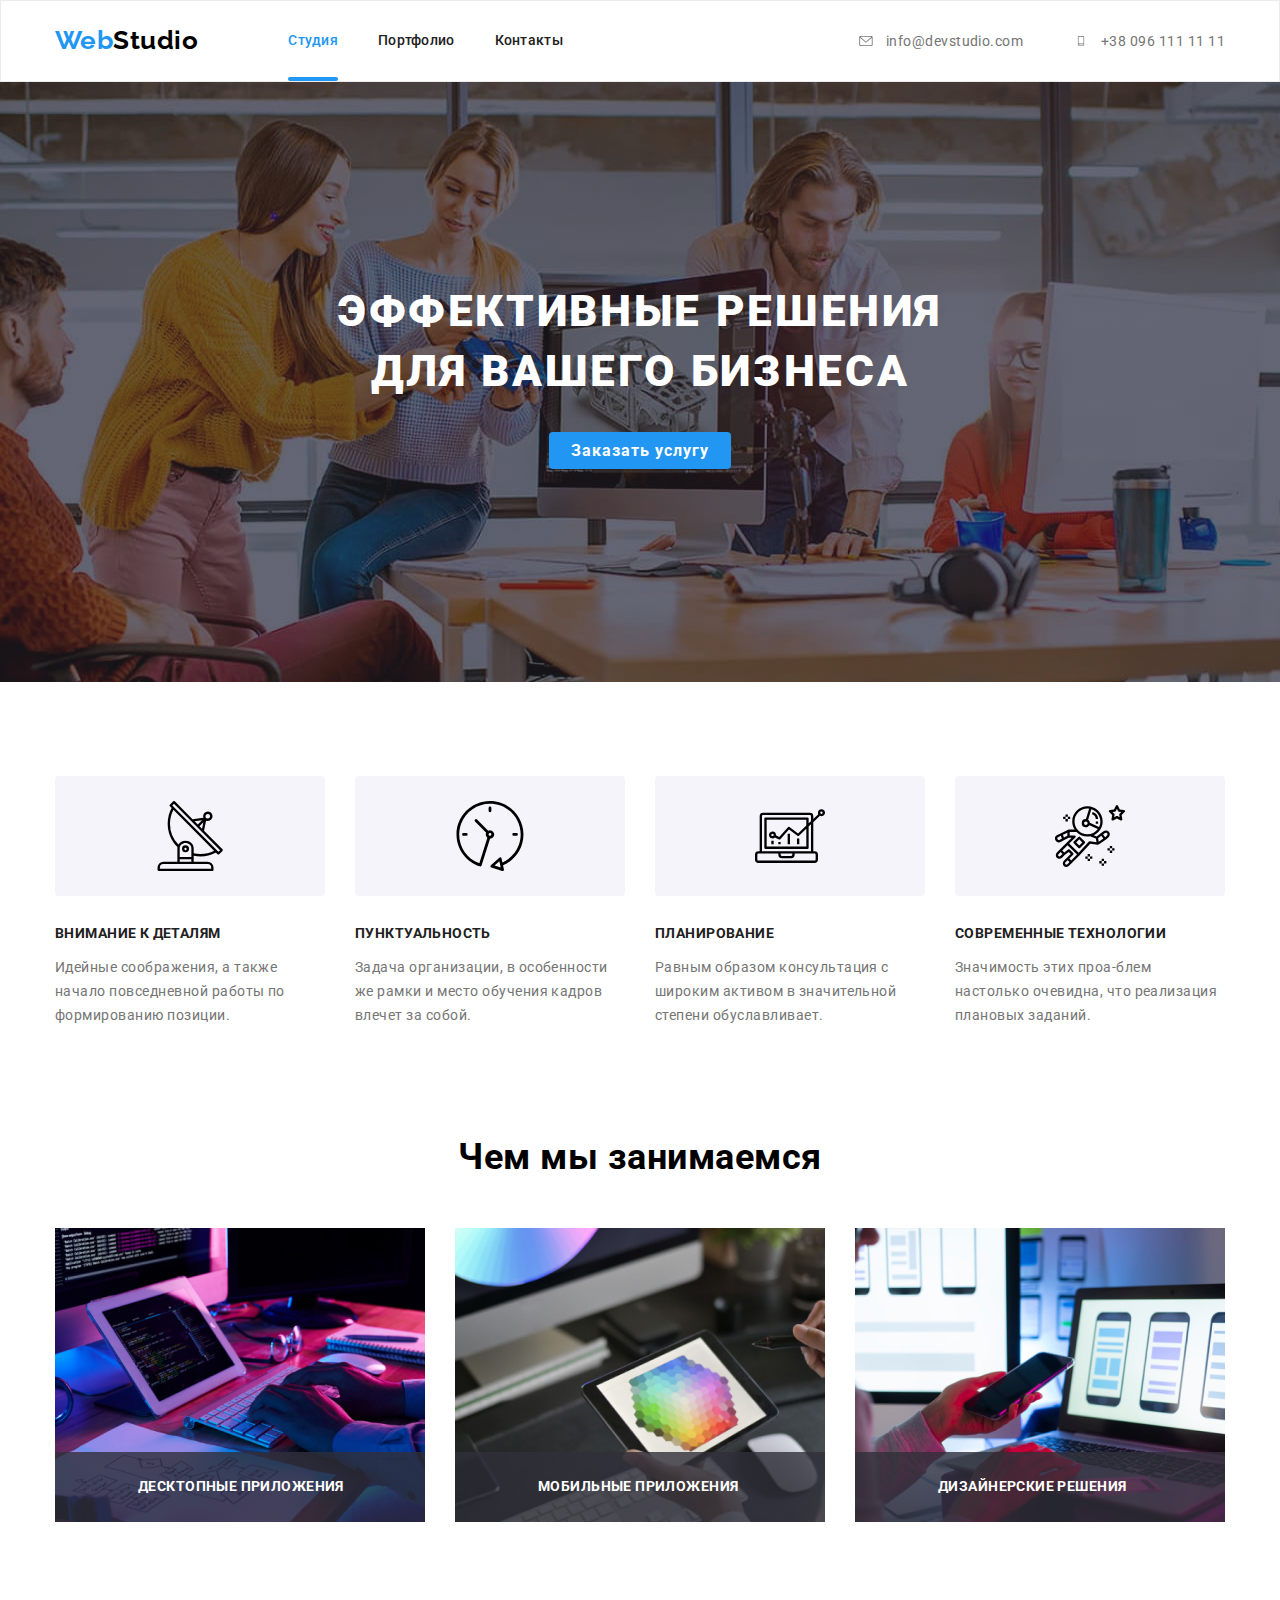
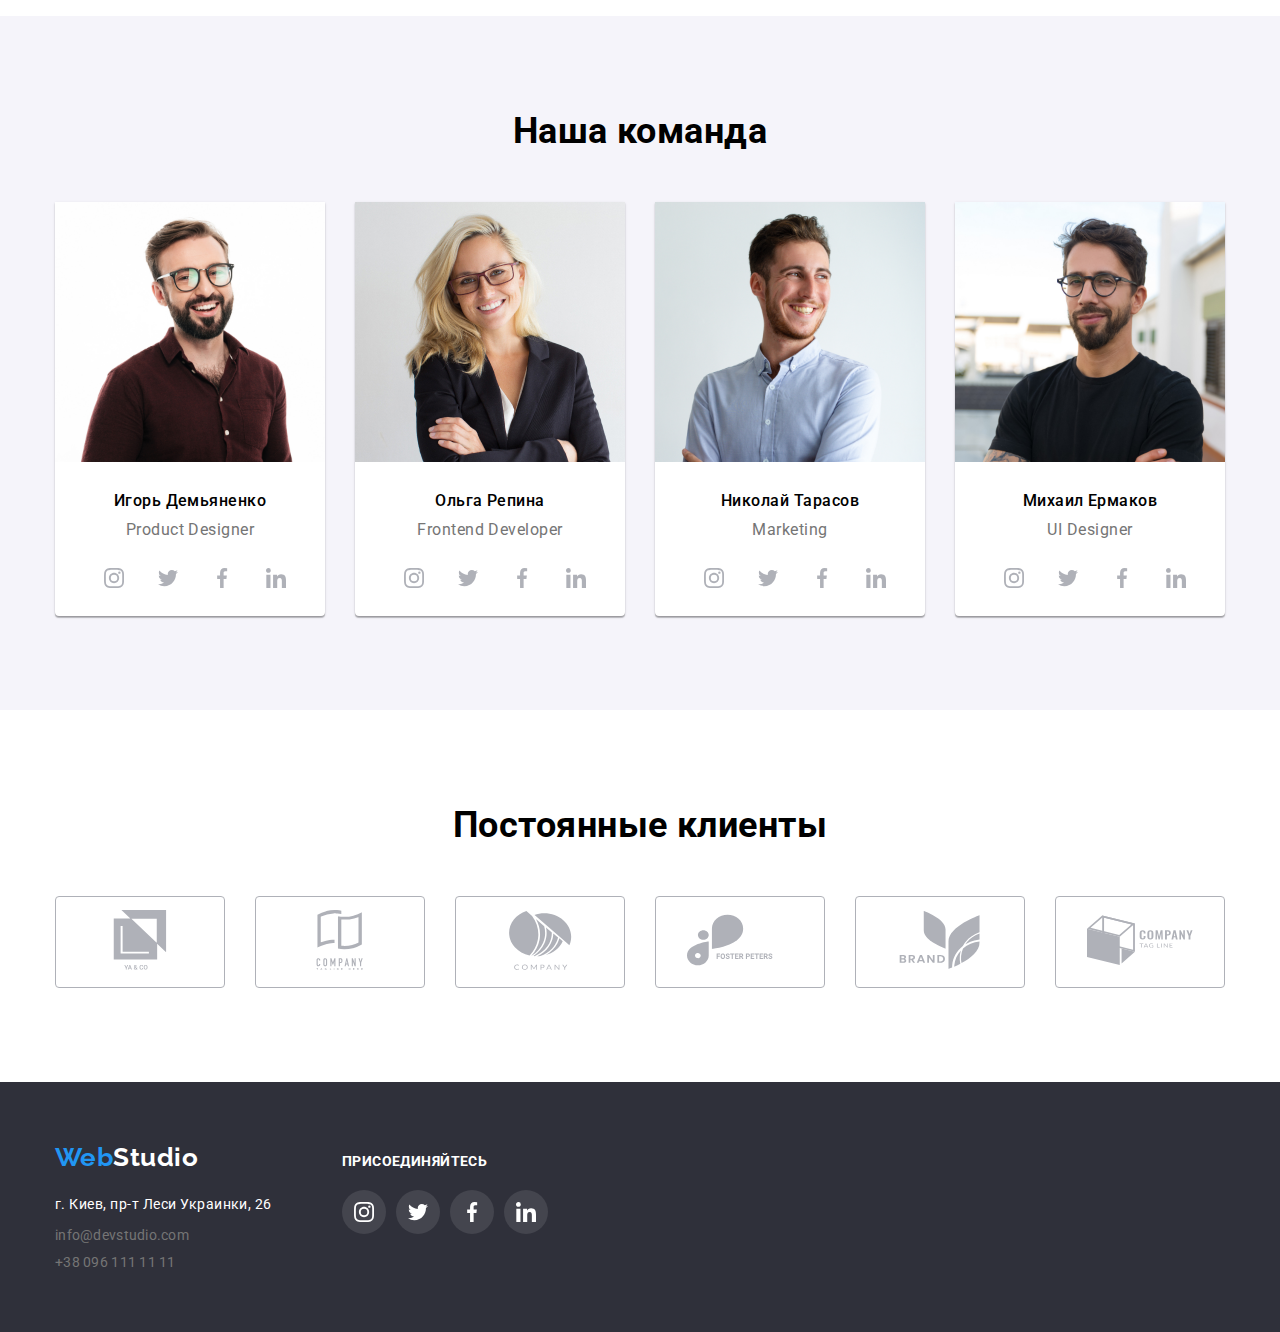
==== index.html @ f6f820dd "ok" ====
<!DOCTYPE html>
<html lang="en">
  <head>
    <meta charset="UTF-8" />
    <meta http-equiv="X-UA-Compatible" content="IE=edge" />
    <meta name="viewport" content="width=device-width, initial-scale=1.0" />
    <title>Main</title>
    <link
      href="https://fonts.googleapis.com/css2?family=Raleway:wght@700&family=Roboto:wght@400;500;700;900&display=swap"
      rel="stylesheet"
    />
    <link
      rel="stylesheet"
      href="https://cdnjs.cloudflare.com/ajax/libs/modern-normalize/1.0.0/modern-normalize.min.css"
    />
    <link rel="stylesheet" href="./css/styles.css" />
  </head>
  <body>
    <header>
      <div class="container main-nav">
        <a href="#" class="logo"><span class="par-logo">Web</span>Studio</a>
        <nav>
          <ul class="site-nav list">
            <li class="item">
              <a href="#" class="link current">Cтудия</a>
            </li>
            <li class="item">
              <a href="./portfolio.html" class="link">Портфолио</a>
            </li>
            <li class="item">
              <a href="#" class="link">Контакты</a>
            </li>
          </ul>
        </nav>
        <ul class="contacts">
          <li class="item">
            <a href="info@devstudio.com" class="link-head">
              <svg class="cont-icons" width="16" height="12">
                <use
                  href="./images/icons.svg/symbol-defs-opt.svg#icon-envelope-hover"
                ></use>
              </svg>
              info@devstudio.com
            </a>
          </li>
          <li class="item">
            <a href="tel:+380961111111" class="link-head"
              ><svg class="cont-icons" width="16" height="12">
                <use
                  href="./images/icons.svg/symbol-defs-opt.svg#icon-smartphone"
                ></use>
              </svg>
              +38 096 111 11 11
            </a>
          </li>
        </ul>
      </div>
    </header>
    <main>
      <section class="main-pages">
        <div class="overlay">
          <div class="container">
            <h1 class="title">Эффективные решения для вашего бизнеса</h1>
            <button class="button" type="button" data-modal-open>
              Заказать услугу
            </button>
          </div>
        </div>
      </section>
      <section class="feature-list">
        <div class="container">
          <ul class="dignity">
            <li class="link">
              <div class="cont-icon-dignity">
                <svg class="icon" width="70" height="70">
                  <use
                    href="./images/icons.svg/symbol-defs-opt.svg#icon--"
                  ></use>
                </svg>
              </div>
              <h3 class="title">Внимание к деталям</h3>
              <p class="subtitle">
                Идейные соображения, а также начало повседневной работы по
                формированию позиции.
              </p>
            </li>
            <li class="link">
              <div class="cont-icon-dignity">
                <svg class="svg-v-svg" width="70" height="70">
                  <use
                    href="./images/icons.svg/symbol-defs-opt.svg#icon---"
                  ></use>
                </svg>
              </div>
              <h3 class="title">Пунктуальность</h3>
              <p class="subtitle">
                Задача организации, в особенности же рамки и место обучения
                кадров влечет за собой.
              </p>
            </li>
            <li class="link">
              <div class="cont-icon-dignity">
                <svg class="icon" width="70" height="70">
                  <use
                    href="./images/icons.svg/symbol-defs-opt.svg#icon-untitled"
                  ></use>
                </svg>
              </div>
              <h3 class="title">Планирование</h3>
              <p class="subtitle">
                Равным образом консультация с широким активом в значительной
                степени обуславливает.
              </p>
            </li>
            <li class="link">
              <div class="cont-icon-dignity">
                <svg class="icon" width="70" height="70">
                  <use
                    href="./images/icons.svg/symbol-defs-opt.svg#icon--1"
                  ></use>
                </svg>
              </div>
              <h3 class="title">Современные технологии</h3>
              <p class="subtitle">
                Значимость этих проa-блем настолько очевидна, что реализация
                плановых заданий.
              </p>
            </li>
          </ul>
        </div>
      </section>
      <section class="activity">
        <div class="container">
          <h2 class="title">Чем мы занимаемся</h2>
          <ul class="act-img">
            <li class="link">
              <a href="#" class="img">
                <div class="img-discription">
                  <img
                    src="./images/main-pages/creative-artist.jpg"
                    alt="creative-artist"
                  />
                  <p class="img-text">Десктопные приложения</p>
                </div>
              </a>
            </li>
            <li class="link">
              <a href="#" class="img">
                <div class="img-discription">
                  <img
                    src="./images/main-pages/designers.jpg"
                    alt="designers"
                  />
                  <p class="img-text">Мобильные приложения</p>
                </div>
              </a>
            </li>
            <li class="link">
              <a href="#" class="img">
                <div class="img-discription">
                  <img
                    src="./images/main-pages/image-programer.jpg"
                    alt="image-programer"
                  />
                  <p class="img-text">Дизайнерские решения</p>
                </div>
              </a>
            </li>
          </ul>
        </div>
      </section>
      <section class="team">
        <div class="container">
          <h2 class="title">Наша команда</h2>
          <ul class="discription">
            <li class="link">
              <a href="#"
                ><img
                  src="./images/main-pages/Igor.jpg"
                  width="270"
                  height="260"
                  alt="per"
              /></a>
              <h4 class="name">Игорь Демьяненко</h4>
              <p class="desc">Product Designer</p>
              <ul>
                <li>
                  <a href="#" class="social-net-link">
                    <svg class="icon-link" width="20" height="20">
                      <use
                        href="./images/icons.svg/symbol-defs-opt.svg#icon-instagram-2"
                      ></use>
                    </svg>
                  </a>
                </li>
                <li>
                  <a href="#" class="social-net-link">
                    <svg class="icon-link" width="20" height="20">
                      <use
                        href="./images/icons.svg/symbol-defs-opt.svg#icon-twitter-1"
                      ></use>
                    </svg>
                  </a>
                </li>
                <li>
                  <a href="#" class="social-net-link">
                    <svg class="icon-link" width="20" height="20">
                      <use
                        href="./images/icons.svg/symbol-defs-opt.svg#icon-facebook-1"
                      ></use>
                    </svg>
                  </a>
                </li>
                <li>
                  <a href="#" class="social-net-link">
                    <svg class="icon-link" width="20" height="20">
                      <use
                        href="./images/icons.svg/symbol-defs-opt.svg#icon-linkedin-1"
                      ></use>
                    </svg>
                  </a>
                </li>
              </ul>
            </li>
            <li class="link">
              <a href="#"
                ><img
                  src="./images/main-pages/Olga.jpg"
                  width="270"
                  height="260"
                  alt="per"
              /></a>
              <h4 class="name">Ольга Репина</h4>
              <p class="desc">Frontend Developer</p>
              <ul>
                <li>
                  <a href="#" class="social-net-link">
                    <svg class="icon-link" width="20" height="20">
                      <use
                        href="./images/icons.svg/symbol-defs-opt.svg#icon-instagram-2"
                      ></use></svg
                  ></a>
                </li>
                <li class="social-net-link">
                  <svg class="icon-link" width="20" height="20">
                    <use
                      href="./images/icons.svg/symbol-defs-opt.svg#icon-twitter-1"
                    ></use>
                  </svg>
                </li>
                <li class="social-net-link">
                  <svg class="icon-link" width="20" height="20">
                    <use
                      href="./images/icons.svg/symbol-defs-opt.svg#icon-facebook-1"
                    ></use>
                  </svg>
                </li>
                <li class="social-net-link">
                  <svg class="icon-link" width="20" height="20">
                    <use
                      href="./images/icons.svg/symbol-defs-opt.svg#icon-linkedin-1"
                    ></use>
                  </svg>
                </li>
              </ul>
            </li>
            <li class="link">
              <a href="#"
                ><img
                  src="./images/main-pages/Nikolay.jpg"
                  width="270"
                  height="260"
                  alt="per"
              /></a>
              <h4 class="name">Николай Тарасов</h4>
              <p class="desc">Marketing</p>
              <ul>
                <li>
                  <a href="#" class="social-net-link">
                    <svg class="icon-link" width="20" height="20">
                      <use
                        href="./images/icons.svg/symbol-defs-opt.svg#icon-instagram-2"
                      ></use>
                    </svg>
                  </a>
                </li>
                <li class="social-net-link">
                  <svg class="icon-link" width="20" height="20">
                    <use
                      href="./images/icons.svg/symbol-defs-opt.svg#icon-twitter-1"
                    ></use>
                  </svg>
                </li>
                <li class="social-net-link">
                  <svg class="icon-link" width="20" height="20">
                    <use
                      href="./images/icons.svg/symbol-defs-opt.svg#icon-facebook-1"
                    ></use>
                  </svg>
                </li>
                <li class="social-net-link">
                  <svg class="icon-link" width="20" height="20">
                    <use
                      href="./images/icons.svg/symbol-defs-opt.svg#icon-linkedin-1"
                    ></use>
                  </svg>
                </li>
              </ul>
            </li>
            <li class="link">
              <a href="#"
                ><img
                  src="./images/main-pages/Michael.jpg"
                  width="270"
                  height="260"
                  alt="per"
              /></a>
              <h4 class="name">Михаил Ермаков</h4>
              <p class="desc">UI Designer</p>
              <ul>
                <li>
                  <a href="#" class="social-net-link">
                    <svg class="icon-link" width="20" height="20">
                      <use
                        href="./images/icons.svg/symbol-defs-opt.svg#icon-instagram-2"
                      ></use>
                    </svg>
                  </a>
                </li>
                <li class="social-net-link">
                  <svg class="icon-link" width="20" height="20">
                    <use
                      href="./images/icons.svg/symbol-defs-opt.svg#icon-twitter-1"
                    ></use>
                  </svg>
                </li>
                <li class="social-net-link">
                  <svg class="icon-link" width="20" height="20">
                    <use
                      href="./images/icons.svg/symbol-defs-opt.svg#icon-facebook-1"
                    ></use>
                  </svg>
                </li>
                <li class="social-net-link">
                  <svg class="icon-link" width="20" height="20">
                    <use
                      href="./images/icons.svg/symbol-defs-opt.svg#icon-linkedin-1"
                    ></use>
                  </svg>
                </li>
              </ul>
            </li>
          </ul>
        </div>
      </section>
      <section class="client">
        <div class="container">
          <h2 class="title">Постоянные клиенты</h2>
          <ul class="client-icon">
            <li class="border">
              <a href="#" class="border-link">
                <svg class="icon-client" width="106" height="60" fill="#AFB1B8">
                  <use
                    href="./images/icons.svg/symbol-defs-opt.svg#icon-YACO"
                  ></use>
                </svg>
              </a>
            </li>
            <li class="border">
              <a href="#" class="border-link">
                <svg class="icon-client" width="106" height="60" fill="#AFB1B8">
                  <use
                    href="./images/icons.svg/symbol-defs-opt.svg#icon-company-tagline-here"
                  ></use>
                </svg>
              </a>
            </li>
            <li class="border">
              <a href="#" class="border-link">
                <svg class="icon-client" width="106" height="60" fill="#AFB1B8">
                  <use
                    href="./images/icons.svg/symbol-defs-opt.svg#icon-company"
                  ></use>
                </svg>
              </a>
            </li>
            <li class="border">
              <a href="#" class="border-link">
                <svg class="icon-client" width="106" height="60" fill="#AFB1B8">
                  <use
                    href="./images/icons.svg/symbol-defs-opt.svg#icon-foster-peters"
                  ></use>
                </svg>
              </a>
            </li>
            <li class="border">
              <a href="#" class="border-link">
                <svg class="icon-client" width="106" height="60" fill="#AFB1B8">
                  <use
                    href="./images/icons.svg/symbol-defs-opt.svg#icon-brand"
                  ></use>
                </svg>
              </a>
            </li>
            <li class="border">
              <a href="#" class="border-link">
                <svg class="icon-client" width="106" height="60" fill="#AFB1B8">
                  <use
                    href="./images/icons.svg/symbol-defs-opt.svg#icon-company-tag-line"
                  ></use>
                </svg>
              </a>
            </li>
          </ul>
        </div>
      </section>
    </main>
    <footer>
      <div class="container">
        <div class="data">
          <a href="#" class="logo"
            ><span class="par-logo">Web</span><span class="Std">Studio</span>
          </a>
          <p class="subtitle">г. Киев, пр-т Леси Украинки, 26</p>
          <ul class="contact">
            <li>
              <a href="#" class="link">info@devstudio.com</a>
            </li>
            <li>
              <a href="tel:+380961111111" class="link">+38 096 111 11 11</a>
            </li>
          </ul>
        </div>
        <div class="join">
          <h3 class="subscribe">Присоединяйтесь</h3>
          <ul>
            <li class="join-button">
              <svg class="icon-join" width="20" height="20">
                <use
                  href="./images/icons.svg/symbol-defs-opt.svg#icon-instagram-2"
                ></use>
              </svg>
            </li>
            <li class="join-button">
              <svg class="icon-join" width="20" height="20">
                <use
                  href="./images/icons.svg/symbol-defs-opt.svg#icon-twitter-1"
                ></use>
              </svg>
            </li>
            <li class="join-button">
              <svg class="icon-join" width="20" height="20">
                <use
                  href="./images/icons.svg/symbol-defs-opt.svg#icon-facebook-1"
                ></use>
              </svg>
            </li>
            <li class="join-button">
              <svg class="icon-join" width="20" height="20">
                <use
                  href="./images/icons.svg/symbol-defs-opt.svg#icon-linkedin-1"
                ></use>
              </svg>
            </li>
          </ul>
        </div>
      </div>
    </footer>
    <div class="backdrop is-hidden" data-modal>
      <div class="modal">
        <div class="close" data-modal-close></div>
      </div>
    </div>
    <script>
      (() => {
        const refs = {
          openModalBtn: document.querySelector("[data-modal-open]"),
          closeModalBtn: document.querySelector("[data-modal-close]"),
          modal: document.querySelector("[data-modal]"),
        };

        refs.openModalBtn.addEventListener("click", toggleModal);
        refs.closeModalBtn.addEventListener("click", toggleModal);

        function toggleModal() {
          refs.modal.classList.toggle("is-hidden");
        }
      })();
    </script>
  </body>
</html>
---- css/styles.css ----
/* Cтили для index.html */
:root {
  --primary-text-color: #212121;
  --primary-blue-color: #2196f3;
  --primary-white-color: #ffffff;
  --primary-grey-color: #757575;
  --primary-black-color: #000000;
  --primary-button-color: #f5f4fa;
  --primary-bcg-color: #2f303a;
  --time-function: cubic-bezier(0.4, 0, 0.2, 1);
}
svg:not(:root) {
  overflow: hidden;
}
ul {
  padding: 0;
  margin: 0;
  list-style: none;
}
a {
  text-decoration: none;
}
h1,
h2,
h3,
h4,
h5,
h6 p {
  padding: 0;
  margin: 0;
}
body {
  font-family: Roboto;
  letter-spacing: 0.03em;
  font-weight: normal;
}
img {
  display: block;
  width: 100%;
  height: auto;
}
header {
  border: 1px solid #ececec;
  padding: 0;
}
.container {
  width: 1200px;
  padding-left: 15px;
  padding-right: 15px;
  margin-left: auto;
  margin-right: auto;
}
.main-nav {
  display: flex;
  align-items: center;
}
.par-logo {
  color: var(--primary-blue-color);
}
.logo {
  color: var(--primary-black-color);
  font-weight: bold;
  font-family: Raleway;
  font-size: 26px;
  line-height: 1.2;
}
.logo:focus {
  color: var(--primary-blue-color);
}
.site-nav li + li {
  margin-left: 40px;
}
.site-nav {
  display: flex;
  margin-left: 90px;
}
.site-nav .link {
  display: block;
  color: var(--primary-text-color);
  letter-spacing: 0.02em;
  font-size: 14px;
  line-height: 1.14;
  font-weight: 500;
  transition: color 250ms var(--time-function);
  padding-bottom: 32px;
  padding-top: 32px;
}
.site-nav .link:hover,
.site-nav .link:focus {
  color: var(--primary-blue-color);
}
.site-nav .link.current {
  color: var(--primary-blue-color);
  position: relative;
}
.site-nav .link.current::after {
  content: "";
  position: absolute;
  bottom: 0;
  left: 0;
  height: 4px;
  width: 100%;
  background: #2196f3;
  border-radius: 2px;
  display: block;
}
.contacts {
  display: flex;
  margin-left: auto;
}
.contacts .item + .item {
  margin-left: 50px;
}
.contacts .link-head {
  transition: color 250ms var(--time-function), fill 250ms var(--time-function);
}
.contacts .link-head:focus,
.contacts .link-head:hover {
  color: var(--primary-blue-color);
  fill: var(--primary-blue-color);
}
.link-head {
  display: block;
}
.contact {
  flex-direction: column;
}
.contact .link:hover,
.contact .link:focus {
  color: var(--primary-blue-color);
  transition: color 250ms var(--time-function);
}
.contact .link {
  color: var(--primary-grey-color);
  letter-spacing: 0.02em;
  font-size: 14px;
  line-height: 1.14;
}
.contacts .item {
  white-space: nowrap;
}
.contacts .link-head {
  color: var(--primary-grey-color);
  font-size: 14px;
  fill: var(--primary-grey-color);
  position: relative;
}
.main-pages {
  text-align: center;
}
.overlay {
  height: 600px;
  max-width: 1600px;
  background-image: linear-gradient(
      to right,
      rgba(47, 48, 58, 0.4),
      rgba(47, 48, 58, 0.4)
    ),
    url(../images/main-pages/bcg\ img.jpg);
  margin-left: auto;
  margin-right: auto;
  background-size: cover;
  background-position: center;
  background-repeat: no-repeat;
}
.main-pages .container {
  padding: 200px;
}
.main-pages .title {
  color: var(--primary-white-color);
  letter-spacing: 0.06em;
  font-size: 44px;
  line-height: 1.36;
  font-weight: 900;
  text-transform: uppercase;
  margin-bottom: 30px;
  width: 696px;
  margin-left: auto;
  margin-right: auto;
}
.img-discription {
  position: relative;
}
.img-discription::before {
  content: "";
  width: 370px;
  height: 70px;
  position: absolute;
  margin: 0;
  padding: 0;
  bottom: 0;
  right: 0;
  background: rgba(47, 48, 58, 0.8);
}

.img-text {
  font-weight: bold;
  font-size: 14px;
  line-height: 1.14;
  text-align: center;
  letter-spacing: 0.03em;
  text-transform: uppercase;
  color: var(--primary-white-color);
  margin: 0;
  padding: 0;
  position: absolute;
  bottom: 27px;
  left: 83px;
}
.button {
  color: var(--primary-white-color);
  background-color: var(--primary-blue-color);
  font-size: 16px;
  line-height: 1.6;
  letter-spacing: 0.06em;
  font-weight: bold;

  cursor: pointer;
  border: transparent;
  border-radius: 4px;
  padding: 6px 22px;

  transition: background-color 250ms var(--time-function),
    color 250ms var(--time-function);
}

.buttons .button:hover,
.buttons .button:focus {
  color: var(--primary-white-color);
  background-color: var(--primary-blue-color);
  box-shadow: 0px 3px 1px rgba(0, 0, 0, 0.1), 0px 1px 2px rgba(0, 0, 0, 0.08),
    0px 2px 2px rgba(0, 0, 0, 0.12);
}
.buttons button {
  background-color: var(--primary-button-color);
  color: var(--primary-text-color);
  border: transparent;
  display: inline-block;
  margin-right: 8px;
}
.button:last-child {
  margin-right: 0;
}
.product-thumb {
  position: relative;
  overflow: hidden;
}

.product-thumb::before {
  content: "";
  width: 100%;
  height: 100%;
  background: rgba(33, 150, 243, 0.9);
  display: inline-block;
  position: absolute;
  z-index: 1;
  transform: translateY(100%);
  transition: transform 250ms var(--time-function);
}

.img:hover .product-thumb::before {
  transform: translateY(0);
}
.modal-text {
  letter-spacing: 0.03em;
  font-size: 18px;
  font-weight: normal;
  line-height: 1.55;
  color: var(--primary-white-color);
  position: absolute;
  z-index: 2;
  top: 63px;
  left: 24px;
  width: 322px;
  height: 168px;
  transform: translate(-50%, -50%);
  margin: 0;
  padding: 0;
  transform: translateY(135%);
  transition: transform 250ms var(--time-function);
}
.img:hover .modal-text {
  transform: translateY(0);
}
.dignity {
  display: flex;
  justify-content: space-between;
}

.feature-list > .container {
  padding-top: 94px;
  padding-bottom: 94px;
}
.feature-list .title {
  color: var(--primary-text-color);
  font-weight: bold;
  line-height: 1.2;
  text-transform: uppercase;
  margin-bottom: 10px;

  white-space: nowrap;
  font-size: 14px;
  line-height: 1.14;
  letter-spacing: 0.03em;
}
.feature-list .subtitle {
  color: var(--primary-grey-color);
  font-size: 14px;
  line-height: 1.71;
  width: 270px;
}
.act-img {
  justify-content: space-between;
  display: flex;
  padding-bottom: 94px;
}
.activity .title,
.team .title,
.client .title {
  font-size: 36px;
  line-height: 1.17;
  text-align: center;
  font-weight: bold;
  margin-bottom: 50px;
  padding-top: 94px;
}
.activity .title {
  padding-top: 0;
}
.di {
  padding-bottom: 30px;
}
.team .container .link {
  display: block;
  text-align: center;
  width: 270px;
  padding-bottom: 16px;
}
.discription .link {
  box-shadow: 0px 1px 3px rgba(0, 0, 0, 0.12), 0px 1px 1px rgba(0, 0, 0, 0.14),
    0px 2px 1px rgba(0, 0, 0, 0.2);
  border-radius: 0px 0px 4px 4px;
  background-color: var(--primary-white-color);
}
.team {
  padding-bottom: 94px;
  background-color: var(--primary-button-color);
}
.team .name {
  font-weight: 500;
  font-size: 16px;
  line-height: 1.18;
  padding-top: 30px;
  padding-bottom: 10px;
  min-width: 109px;
}
.team .desc {
  font-size: 16px;
  line-height: 1.18;
  color: var(--primary-grey-color);
  margin: 0;
  margin-bottom: 16px;
}
.discription {
  display: flex;
  justify-content: space-between;
}
.social-net-link {
  padding-bottom: 30px;
}
.discription ul {
  display: flex;
  justify-content: center;
}
footer .subtitle {
  color: var(--primary-white-color);
  font-size: 14px;
  line-height: 1.7;
  margin-top: 20px;
  margin-bottom: 9px;
}
footer {
  background-color: #2f303a;
}
footer .container {
  padding-top: 60px;
  padding-bottom: 60px;
  align-items: baseline;
}
.Std {
  color: var(--primary-white-color);
}

.items .item-flex:hover {
  box-shadow: 0px 1px 1px rgba(0, 0, 0, 0.12), 0px 4px 4px rgba(0, 0, 0, 0.06),
    1px 4px 6px rgba(0, 0, 0, 0.16);
}
.item-flex .title {
  font-size: 18px;
  line-height: 2;
  font-weight: bold;
  padding: 20px 24px 4px;
}
.item-flex .subtitle {
  color: var(--primary-grey-color);
  font-size: 16px;
  line-height: 1.88;
  padding: 4px 24px 20px;
  margin: 0;
}
.test {
  margin-bottom: 94px;
}
.items {
  display: flex;
  flex-wrap: wrap;
}
.item-flex {
  width: calc((100% - 60px) / 3);
  margin-right: 30px;
  margin-bottom: 30px;
  border: 1px solid #eeeeee;
  box-sizing: border-box;
  cursor: pointer;
  transition: box-shadow 250ms var(--time-function);
}

.item-flex:nth-child(3n) {
  margin-right: 0px;
}
.item-flex:nth-last-child(-n + 3) {
  margin-bottom: 0;
}

.list-button {
  margin-top: 94px;
  margin-bottom: 50px;
  justify-content: center;
  display: flex;
}
.cont-icons {
  vertical-align: middle;
  display: inline-block;
  margin-right: 8px;
  padding-bottom: 2px;
}
.cont-icon-dignity {
  background: var(--primary-button-color);
  border-radius: 4px;
  padding: 25px 100px;
  width: 270px;
  height: 120px;
  display: flex;
  flex-direction: column;
  justify-content: center;
  align-items: center;
  margin-bottom: 30px;
}

.networks {
  margin-left: auto;
  margin-right: auto;
  margin-bottom: 42px;
  display: flex;
}
.social-link {
  transition: background-color 250ms var(--time-function),
    fill 250ms var(--time-function);
}
.icon .social-link:hover {
  background-color: var(--primary-blue-color);
  fill: var(--primary-white-color);
}
.icon-team:nth-child(-n + 4) {
  margin-left: 34px;
}

.client-icon {
  display: flex;
  margin-left: -30px;
  padding-bottom: 94px;
}
.border {
  width: 100%;
  height: 92px;
  border: 1px solid #afb1b8;
  border-radius: 4px;
  margin-left: 30px;
  display: block;
  display: flex;
  align-items: center;
  justify-content: center;
}
.icon-client {
  transition: color 250ms var(--time-function);
}
.icon-client:hover {
  fill: var(--primary-blue-color);
}

.contact li + li {
  margin-top: 9px;
}
footer .container {
  display: flex;
}

.join {
  margin-left: 70px;
}
.join ul {
  display: flex;
  margin-left: -10px;
}
.subscribe {
  color: var(--primary-white-color);
  margin-bottom: 20px;
  text-transform: uppercase;
  letter-spacing: 0.03em;
  font-weight: bold;
  font-size: 14px;
  line-height: 1.14;
}
.join-button {
  margin-left: 10px;
  width: 44px;
  height: 44px;
  padding: 0;
  border: 0;
  background-color: rgba(255, 255, 255, 0.1);
  justify-content: center;
  align-items: center;
  border-radius: 50%;
  display: flex;
  cursor: pointer;
  transition: background-color 250ms var(--time-function),
    fill 250ms var(--time-function);
}
.icon-join {
  fill: var(--primary-white-color);
}

.join-button:hover {
  background-color: var(--primary-blue-color);
  fill: var(--primary-white-color);
}
.border-link {
  transition: fill 250ms var(--time-function), border 250ms var(--time-function);
}
.border:hover,
.border:focus {
  border: 1px solid var(--primary-blue-color);
  cursor: pointer;
}

.social-net-link {
  margin-left: 10px;
  width: 44px;
  height: 44px;
  padding: 0;
  border: 0;
  justify-content: center;
  align-items: center;
  border-radius: 50%;
  display: flex;
  cursor: pointer;
  fill: #afb1b8;
  transition: fill 250ms var(--time-function),
    backround-color 250ms var(--time-function);
}
.social-net-link:hover,
.social-net-link:focus {
  fill: var(--primary-white-color);
  background-color: var(--primary-blue-color);
}
.backdrop {
  position: fixed;
  top: 0;
  left: 0;
  height: 100%;
  width: 100%;
  background: rgba(0, 0, 0, 0.2);
}
.backdrop.is-hidden {
  opacity: 0;
  pointer-events: none;
}
.modal {
  position: absolute;
  top: 50%;
  left: 50%;
  transform: translate(-50%, -50%);

  width: 528px;
  height: 581px;
  background-color: var(--primary-white-color);
  box-shadow: 0px 1px 3px rgba(0, 0, 0, 0.12), 0px 1px 1px rgba(0, 0, 0, 0.14),
    0px 2px 1px rgba(0, 0, 0, 0.2);
  border-radius: 4px;
}
.close {
  position: absolute;
  right: 8px;
  top: 8px;
  opacity: 0.3;
  width: 30px;
  height: 30px;

  border-radius: 50%;
  border: 1px solid rgba(0, 0, 0, 0.1);
  cursor: pointer;
  display: flex;
  align-items: center;
  justify-content: center;
}
.close:hover {
  opacity: 1;
  background-color: white;
}
.close:before,
.close:after {
  position: absolute;
  right: 13px;
  top: 7px;
  content: " ";
  height: 15px;
  width: 2px;
  background-color: #000;
}
.close:before {
  transform: rotate(45deg);
}
.close:after {
  transform: rotate(-45deg);
}
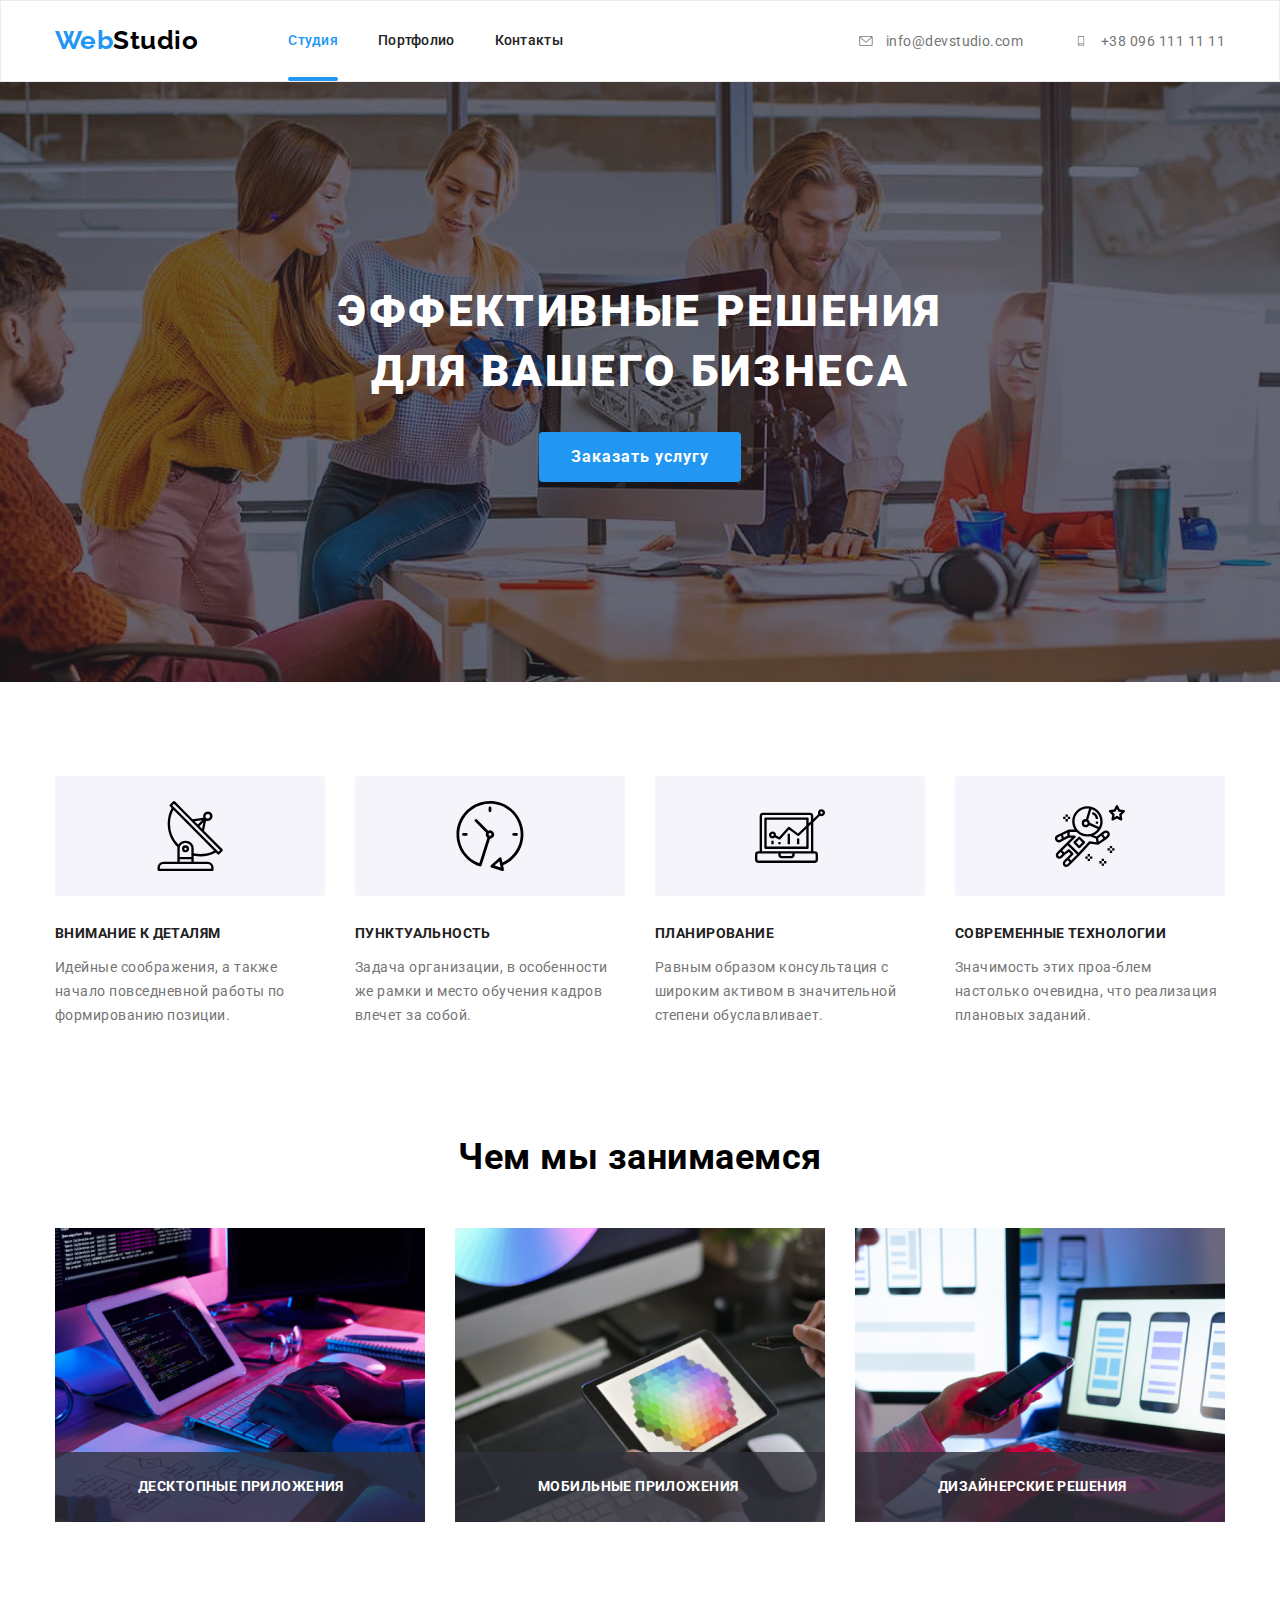
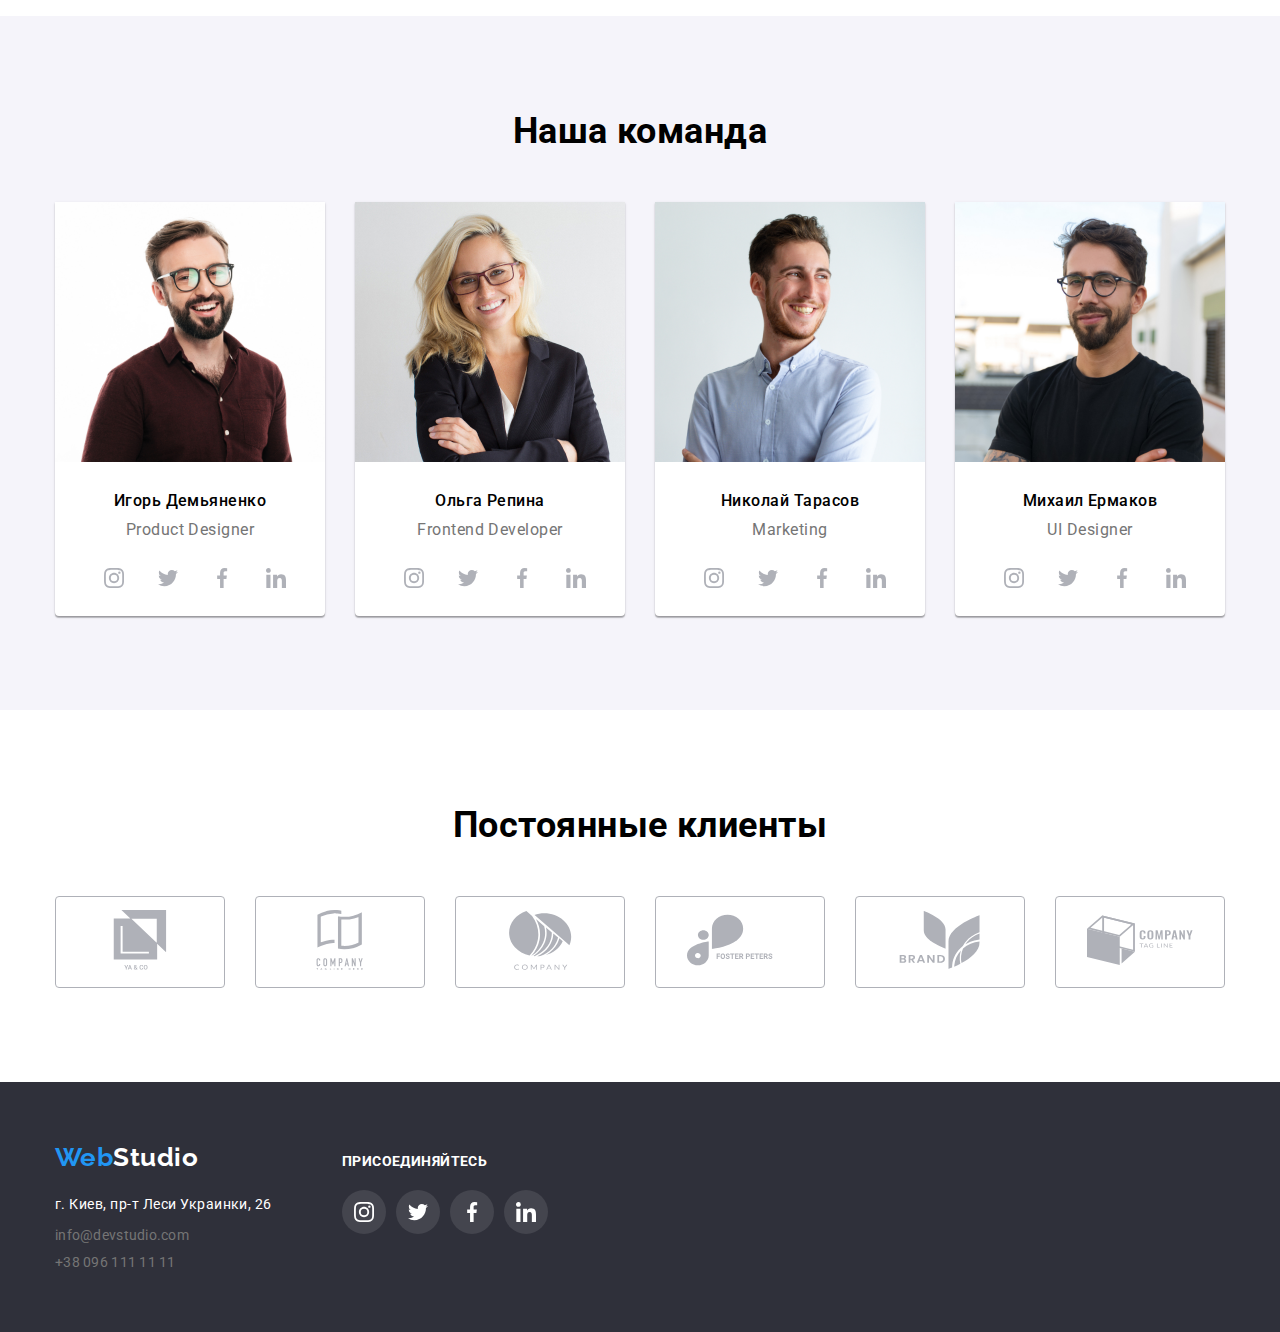
==== commit 6b104f5c: "с" ====
--- a/index.html
+++ b/index.html
@@ -174,13 +174,17 @@
           <h2 class="title">Наша команда</h2>
           <ul class="discription">
             <li class="link">
-              <a href="#"
-                ><img
-                  src="./images/main-pages/Igor.jpg"
-                  width="270"
-                  height="260"
-                  alt="per"
-              /></a>
+              <a href="#">
+                <div class="product-thumb">
+                  <img
+                    src="./images/main-pages/Igor.jpg"
+                    width="270"
+                    height="260"
+                    alt="per"
+                  />
+                  <p class="modal-text"></p>
+                </div>
+              </a>
               <h4 class="name">Игорь Демьяненко</h4>
               <p class="desc">Product Designer</p>
               <ul>
@@ -223,13 +227,17 @@
               </ul>
             </li>
             <li class="link">
-              <a href="#"
-                ><img
-                  src="./images/main-pages/Olga.jpg"
-                  width="270"
-                  height="260"
-                  alt="per"
-              /></a>
+              <a href="#">
+                <div class="product-thumb">
+                  <img
+                    src="./images/main-pages/Olga.jpg"
+                    width="270"
+                    height="260"
+                    alt="per"
+                  />
+                  <p class="modal-text"></p>
+                </div>
+              </a>
               <h4 class="name">Ольга Репина</h4>
               <p class="desc">Frontend Developer</p>
               <ul>
@@ -265,13 +273,17 @@
               </ul>
             </li>
             <li class="link">
-              <a href="#"
-                ><img
-                  src="./images/main-pages/Nikolay.jpg"
-                  width="270"
-                  height="260"
-                  alt="per"
-              /></a>
+              <a href="#">
+                <div class="product-thumb">
+                  <img
+                    src="./images/main-pages/Nikolay.jpg"
+                    width="270"
+                    height="260"
+                    alt="per"
+                  />
+                  <p class="modal-text"></p>
+                </div>
+              </a>
               <h4 class="name">Николай Тарасов</h4>
               <p class="desc">Marketing</p>
               <ul>
@@ -308,13 +320,17 @@
               </ul>
             </li>
             <li class="link">
-              <a href="#"
-                ><img
-                  src="./images/main-pages/Michael.jpg"
-                  width="270"
-                  height="260"
-                  alt="per"
-              /></a>
+              <a href="#">
+                <div class="product-thumb">
+                  <img
+                    src="./images/main-pages/Michael.jpg"
+                    width="270"
+                    height="260"
+                    alt="per"
+                  />
+                  <p class="modal-text"></p>
+                </div>
+              </a>
               <h4 class="name">Михаил Ермаков</h4>
               <p class="desc">UI Designer</p>
               <ul>
--- a/css/styles.css
+++ b/css/styles.css
@@ -49,6 +49,11 @@
   padding-right: 15px;
   margin-left: auto;
   margin-right: auto;
+}
+.modal-text {
+  overflow: auto;
+  width: 90%;
+  height: 80%;
 }
 .main-nav {
   display: flex;
@@ -211,14 +216,14 @@
   color: var(--primary-white-color);
   background-color: var(--primary-blue-color);
   font-size: 16px;
-  line-height: 1.6;
+  line-height: 1.9;
   letter-spacing: 0.06em;
   font-weight: bold;
 
   cursor: pointer;
   border: transparent;
   border-radius: 4px;
-  padding: 6px 22px;
+  padding: 10px 32px;
 
   transition: background-color 250ms var(--time-function),
     color 250ms var(--time-function);
@@ -253,6 +258,8 @@
   background: rgba(33, 150, 243, 0.9);
   display: inline-block;
   position: absolute;
+  top: 0;
+  left: 0;
   z-index: 1;
   transform: translateY(100%);
   transition: transform 250ms var(--time-function);
@@ -262,22 +269,24 @@
   transform: translateY(0);
 }
 .modal-text {
+  position: absolute;
+  z-index: 2;
+  top: 63px;
+  left: 24px;
+  width: 94%;
+  height: 80%;
+  transform: translate(-50%, -50%);
+  margin: 0;
+  padding: 0;
+  transform: translateY(135%);
+  transition: transform 250ms var(--time-function);
+  overflow: auto;
+
   letter-spacing: 0.03em;
   font-size: 18px;
   font-weight: normal;
   line-height: 1.55;
   color: var(--primary-white-color);
-  position: absolute;
-  z-index: 2;
-  top: 63px;
-  left: 24px;
-  width: 322px;
-  height: 168px;
-  transform: translate(-50%, -50%);
-  margin: 0;
-  padding: 0;
-  transform: translateY(135%);
-  transition: transform 250ms var(--time-function);
 }
 .img:hover .modal-text {
   transform: translateY(0);
